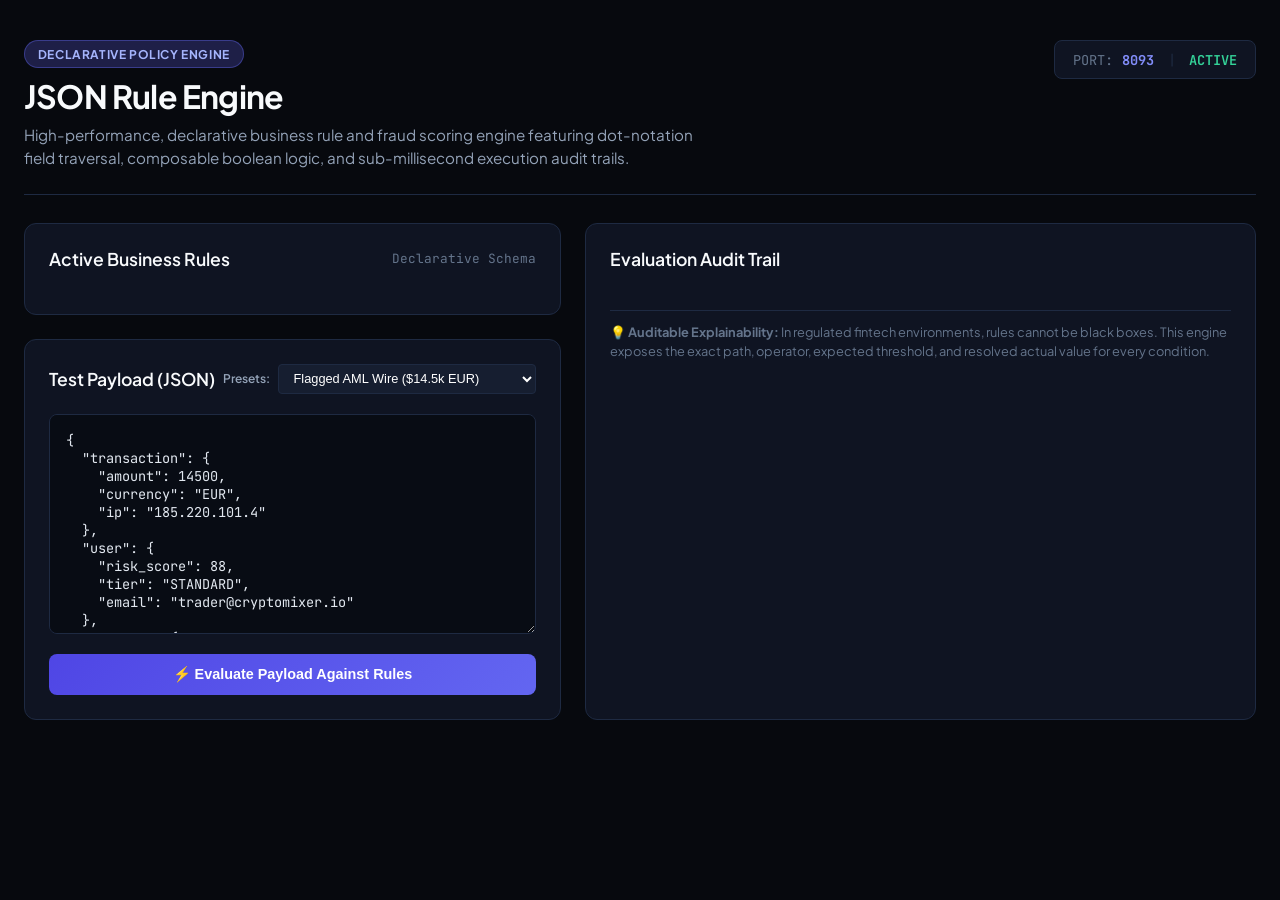
==== static/index.html @ 7249ba5b "feat: scale up senior architecture, zero-dep embedded servers, modular UI components, and demo walkt" ====
<!DOCTYPE html>
<html lang="en">
<head>
  <meta charset="UTF-8">
  <meta name="viewport" content="width=device-width, initial-scale=1.0">
  <title>Ige JSON Rule Engine — Policy & Compliance Evaluation</title>
  <link rel="preconnect" href="https://fonts.googleapis.com">
  <link rel="preconnect" href="https://fonts.gstatic.com" crossorigin>
  <link href="https://fonts.googleapis.com/css2?family=JetBrains+Mono:wght@400;500;700&family=Plus+Jakarta+Sans:wght@400;500;600;700;800&display=swap" rel="stylesheet">
  <link rel="stylesheet" href="css/styles.css">
</head>
<body>
  <div class="dashboard-container">
    <!-- Header -->
    <header class="dashboard-header">
      <div class="header-brand">
        <div class="badge-tag">
          Declarative Policy Engine
        </div>
        <h1 class="dashboard-title">JSON Rule Engine</h1>
        <p class="dashboard-sub">
          High-performance, declarative business rule and fraud scoring engine featuring dot-notation field traversal, composable boolean logic, and sub-millisecond execution audit trails.
        </p>
      </div>

      <div class="header-status-pill">
        <span style="color: var(--text-dim);">PORT:</span>
        <span style="color: #818cf8; font-weight: 700;">8093</span>
        <span style="margin: 0 0.25rem; color: var(--border-subtle);">|</span>
        <span style="color: #34d399; font-weight: 600;">ACTIVE</span>
      </div>
    </header>

    <!-- Main Workbench Layout -->
    <main class="workbench-grid">
      <!-- Left Column: Rule Catalog & Payload Editor -->
      <div style="display: flex; flex-direction: column; gap: 1.5rem;">
        <section class="panel-card">
          <div class="panel-header">
            <h3>Active Business Rules</h3>
            <span style="font-size: 0.8rem; font-family: var(--font-mono); color: var(--text-dim);">Declarative Schema</span>
          </div>
          <div id="ruleCatalogList" class="rule-list">
            <!-- Populated by RuleCatalog.js -->
          </div>
        </section>

        <section class="panel-card">
          <div class="panel-header">
            <h3>Test Payload (JSON)</h3>
            <div class="preset-selector-row">
              <label style="font-size: 0.75rem; color: var(--text-muted); font-weight: 600;">Presets:</label>
              <select id="presetSelect" style="background: var(--bg-surface-elevated); border: 1px solid var(--border-subtle); color: #fff; padding: 0.35rem 0.65rem; border-radius: 4px; font-size: 0.8rem; outline: none;">
                <option value="fraud">Flagged AML Wire ($14.5k EUR)</option>
                <option value="vip">Approved VIP Settlement ($75k USD)</option>
                <option value="disposable">Disposable Domain Check</option>
              </select>
            </div>
          </div>
          <textarea id="payloadInput" class="json-editor" spellcheck="false"></textarea>
          <button id="btnEvaluate" class="btn btn-primary">
            ⚡ Evaluate Payload Against Rules
          </button>
        </section>
      </div>

      <!-- Right Column: Evaluation Audit Results -->
      <section class="panel-card">
        <div class="panel-header">
          <h3>Evaluation Audit Trail</h3>
          <div id="evalMetricsHeader" style="font-family: var(--font-mono); font-size: 0.85rem;">
            <!-- Populated dynamically -->
          </div>
        </div>

        <div id="evalResultsStream" class="eval-results-container">
          <!-- Populated by EvaluationResultView.js -->
        </div>

        <div style="font-size: 0.8rem; color: var(--text-dim); line-height: 1.5; border-top: 1px solid var(--border-subtle); padding-top: 0.75rem;">
          💡 <strong>Auditable Explainability:</strong> In regulated fintech environments, rules cannot be black boxes. This engine exposes the exact path, operator, expected threshold, and resolved actual value for every condition.
        </div>
      </section>
    </main>
  </div>

  <script type="module" src="js/app.js"></script>
</body>
</html>
---- static/css/styles.css ----
:root {
  --bg-primary: #07090e;
  --bg-surface: #0f1422;
  --bg-surface-elevated: #161e30;
  --border-subtle: #1e2a42;
  --border-focus: #818cf8;
  --accent: #6366f1;
  --accent-glow: rgba(99, 102, 241, 0.25);
  --success: #10b981;
  --danger: #ef4444;
  --text-main: #f8fafc;
  --text-muted: #94a3b8;
  --text-dim: #64748b;
  --font-sans: 'Plus Jakarta Sans', -apple-system, sans-serif;
  --font-mono: 'JetBrains Mono', monospace;
}

* { box-sizing: border-box; margin: 0; padding: 0; }
body {
  font-family: var(--font-sans);
  background: var(--bg-primary);
  color: var(--text-main);
  min-height: 100vh;
  padding: 2.5rem 1.5rem;
  display: flex;
  justify-content: center;
}

.dashboard-container {
  max-width: 1240px;
  width: 100%;
  display: flex;
  flex-direction: column;
  gap: 1.75rem;
}

.dashboard-header {
  display: flex;
  justify-content: space-between;
  align-items: flex-start;
  padding-bottom: 1.5rem;
  border-bottom: 1px solid var(--border-subtle);
}

.header-brand {
  display: flex;
  flex-direction: column;
  gap: 0.5rem;
}

.badge-tag {
  display: inline-flex;
  align-items: center;
  gap: 0.5rem;
  background: var(--accent-glow);
  border: 1px solid rgba(99, 102, 241, 0.4);
  color: #a5b4fc;
  padding: 0.35rem 0.8rem;
  border-radius: 9999px;
  font-size: 0.75rem;
  font-weight: 700;
  text-transform: uppercase;
  letter-spacing: 0.05em;
  width: fit-content;
}

h1.dashboard-title {
  font-size: 2rem;
  font-weight: 700;
  letter-spacing: -0.025em;
}

p.dashboard-sub {
  color: var(--text-muted);
  font-size: 0.95rem;
  line-height: 1.5;
  max-width: 700px;
}

.header-status-pill {
  display: flex;
  align-items: center;
  gap: 0.6rem;
  background: var(--bg-surface);
  border: 1px solid var(--border-subtle);
  padding: 0.6rem 1.1rem;
  border-radius: 8px;
  font-family: var(--font-mono);
  font-size: 0.85rem;
}

/* Main Grid Layout */
.workbench-grid {
  display: grid;
  grid-template-columns: 1fr 1.25fr;
  gap: 1.5rem;
}

@media(max-width: 1000px) {
  .workbench-grid { grid-template-columns: 1fr; }
}

.panel-card {
  background: var(--bg-surface);
  border: 1px solid var(--border-subtle);
  border-radius: 12px;
  padding: 1.5rem;
  display: flex;
  flex-direction: column;
  gap: 1.25rem;
}

.panel-header {
  display: flex;
  justify-content: space-between;
  align-items: center;
}

.panel-header h3 { font-size: 1.1rem; font-weight: 600; }

/* Rule Catalog Cards */
.rule-list {
  display: flex;
  flex-direction: column;
  gap: 1rem;
  max-height: 380px;
  overflow-y: auto;
  padding-right: 0.5rem;
}

.rule-card {
  background: var(--bg-surface-elevated);
  border: 1px solid var(--border-subtle);
  border-radius: 8px;
  padding: 1rem;
  display: flex;
  flex-direction: column;
  gap: 0.6rem;
  transition: border-color 0.2s;
}

.rule-card:hover { border-color: rgba(99, 102, 241, 0.4); }

.rule-card-header {
  display: flex;
  justify-content: space-between;
  align-items: center;
}

.rule-id {
  font-family: var(--font-mono);
  font-weight: 700;
  font-size: 0.85rem;
  color: #a5b4fc;
}

.rule-action-badge {
  font-size: 0.7rem;
  font-family: var(--font-mono);
  background: rgba(99, 102, 241, 0.2);
  color: #c7d2fe;
  padding: 0.2rem 0.5rem;
  border-radius: 4px;
  font-weight: 600;
}

.rule-desc {
  font-size: 0.85rem;
  color: var(--text-muted);
  line-height: 1.4;
}

.conditions-tag-group {
  display: flex;
  flex-wrap: wrap;
  gap: 0.4rem;
}

.cond-tag {
  font-size: 0.7rem;
  font-family: var(--font-mono);
  background: #090e18;
  border: 1px solid var(--border-subtle);
  padding: 0.2rem 0.45rem;
  border-radius: 4px;
  color: var(--text-dim);
}

/* JSON Payload Editor */
.json-editor {
  background: #080c14;
  border: 1px solid var(--border-subtle);
  border-radius: 8px;
  padding: 1rem;
  font-family: var(--font-mono);
  font-size: 0.85rem;
  color: #e2e8f0;
  width: 100%;
  height: 220px;
  outline: none;
  resize: vertical;
}

.json-editor:focus { border-color: var(--border-focus); }

.preset-selector-row {
  display: flex;
  gap: 0.5rem;
  align-items: center;
}

.btn {
  padding: 0.75rem 1.25rem;
  font-weight: 700;
  font-size: 0.9rem;
  border-radius: 8px;
  border: none;
  cursor: pointer;
  transition: all 0.2s ease;
  display: inline-flex;
  align-items: center;
  justify-content: center;
  gap: 0.5rem;
}

.btn-primary {
  background: linear-gradient(135deg, #4f46e5, #6366f1);
  color: #fff;
  flex: 1;
}

.btn-primary:hover { filter: brightness(1.15); transform: translateY(-1px); }

/* Evaluation Results Tree */
.eval-results-container {
  display: flex;
  flex-direction: column;
  gap: 1rem;
  max-height: 480px;
  overflow-y: auto;
}

.eval-card {
  background: var(--bg-surface-elevated);
  border: 1px solid var(--border-subtle);
  border-radius: 8px;
  padding: 1rem;
  display: flex;
  flex-direction: column;
  gap: 0.6rem;
}

.eval-card.matched {
  border-left: 4px solid var(--success);
  background: rgba(16, 185, 129, 0.04);
}

.eval-card.unmatched {
  border-left: 4px solid #475569;
}

.eval-card-top {
  display: flex;
  justify-content: space-between;
  align-items: center;
}

.eval-status-pill {
  font-size: 0.7rem;
  font-weight: 700;
  padding: 0.2rem 0.5rem;
  border-radius: 4px;
  text-transform: uppercase;
}

.eval-status-pill.pass {
  background: rgba(16, 185, 129, 0.2);
  color: #34d399;
}

.eval-status-pill.fail {
  background: rgba(100, 116, 139, 0.2);
  color: var(--text-dim);
}

.condition-check-list {
  display: flex;
  flex-direction: column;
  gap: 0.35rem;
  background: #080c14;
  border-radius: 6px;
  padding: 0.75rem;
  font-family: var(--font-mono);
  font-size: 0.75rem;
}

.check-item {
  display: flex;
  align-items: center;
  gap: 0.5rem;
}

.check-item.passed { color: #34d399; }
.check-item.failed { color: #f87171; }
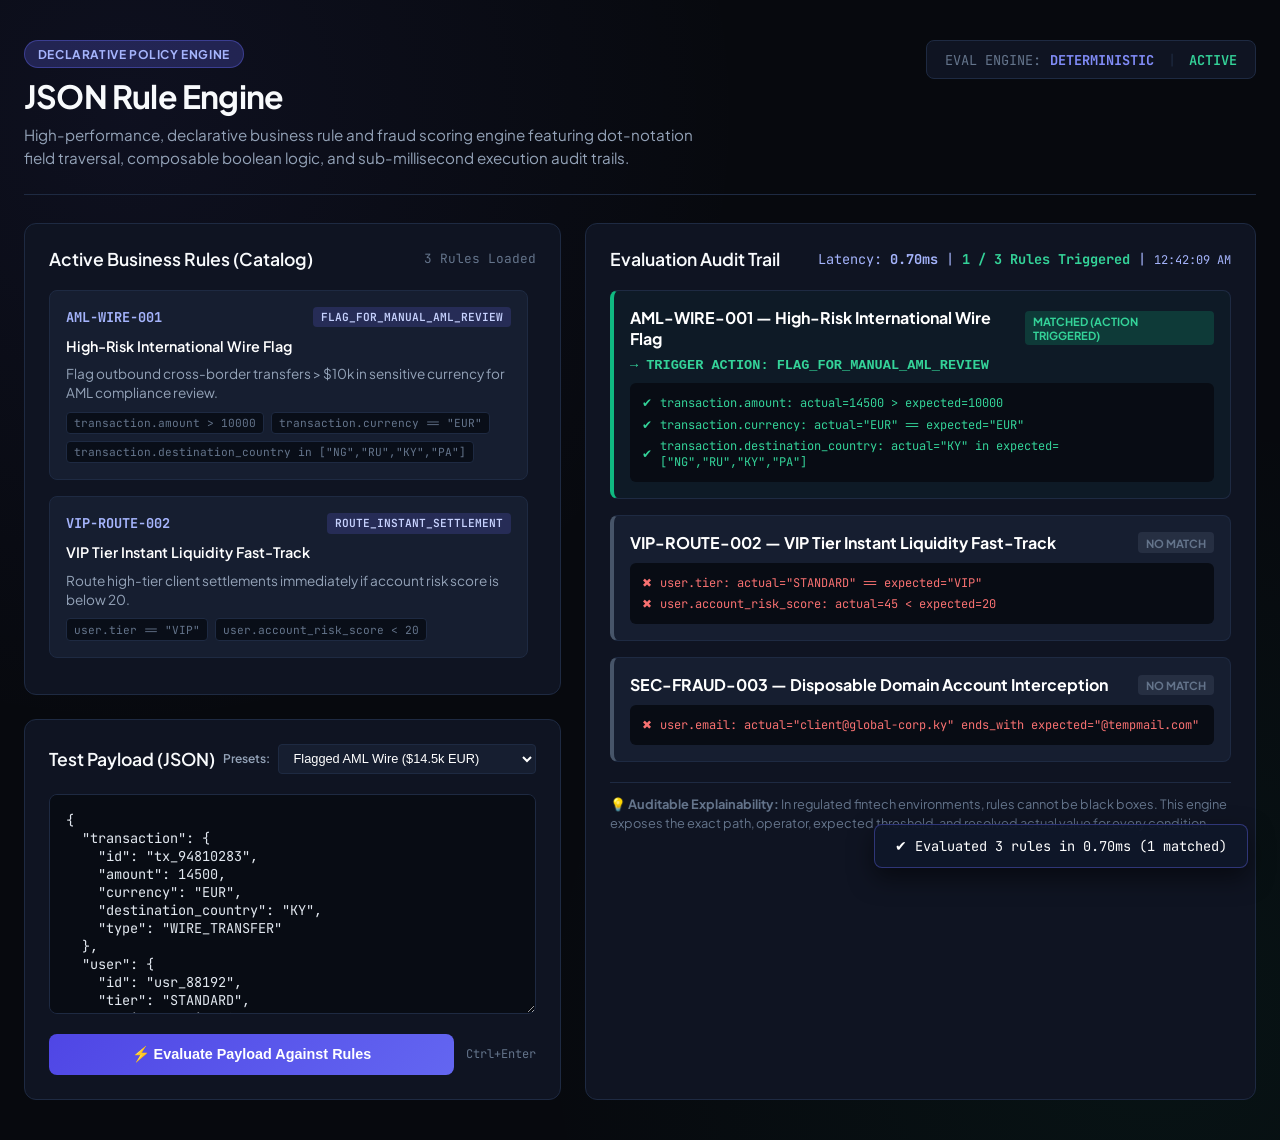
==== commit fa0afb66: "feat: add keyboard shortcut, evaluation toast notifications, and static index view" ====
--- a/static/index.html
+++ b/static/index.html
@@ -8,6 +8,319 @@
   <link rel="preconnect" href="https://fonts.gstatic.com" crossorigin>
   <link href="https://fonts.googleapis.com/css2?family=JetBrains+Mono:wght@400;500;700&family=Plus+Jakarta+Sans:wght@400;500;600;700;800&display=swap" rel="stylesheet">
   <link rel="stylesheet" href="css/styles.css">
+  <style>
+    :root {
+      --bg-primary: #07090e;
+      --bg-surface: #0f1422;
+      --bg-surface-elevated: #161e30;
+      --border-subtle: #1e2a42;
+      --border-focus: #818cf8;
+      --accent: #6366f1;
+      --accent-glow: rgba(99, 102, 241, 0.25);
+      --success: #10b981;
+      --danger: #ef4444;
+      --text-main: #f8fafc;
+      --text-muted: #94a3b8;
+      --text-dim: #64748b;
+      --font-sans: 'Plus Jakarta Sans', -apple-system, sans-serif;
+      --font-mono: 'JetBrains Mono', monospace;
+    }
+
+    * { box-sizing: border-box; margin: 0; padding: 0; }
+    body {
+      font-family: var(--font-sans);
+      background: var(--bg-primary);
+      color: var(--text-main);
+      min-height: 100vh;
+      padding: 2.5rem 1.5rem;
+      display: flex;
+      justify-content: center;
+      background-image: 
+        radial-gradient(circle at 10% 10%, rgba(99, 102, 241, 0.08) 0%, transparent 40%),
+        radial-gradient(circle at 90% 90%, rgba(16, 185, 129, 0.06) 0%, transparent 40%);
+    }
+
+    .dashboard-container {
+      max-width: 1240px;
+      width: 100%;
+      display: flex;
+      flex-direction: column;
+      gap: 1.75rem;
+    }
+
+    .dashboard-header {
+      display: flex;
+      justify-content: space-between;
+      align-items: flex-start;
+      padding-bottom: 1.5rem;
+      border-bottom: 1px solid var(--border-subtle);
+      flex-wrap: wrap;
+      gap: 1rem;
+    }
+
+    .header-brand {
+      display: flex;
+      flex-direction: column;
+      gap: 0.5rem;
+    }
+
+    .badge-tag {
+      display: inline-flex;
+      align-items: center;
+      gap: 0.5rem;
+      background: var(--accent-glow);
+      border: 1px solid rgba(99, 102, 241, 0.4);
+      color: #a5b4fc;
+      padding: 0.35rem 0.8rem;
+      border-radius: 9999px;
+      font-size: 0.75rem;
+      font-weight: 700;
+      text-transform: uppercase;
+      letter-spacing: 0.05em;
+      width: fit-content;
+    }
+
+    h1.dashboard-title {
+      font-size: 2rem;
+      font-weight: 700;
+      letter-spacing: -0.025em;
+    }
+
+    p.dashboard-sub {
+      color: var(--text-muted);
+      font-size: 0.95rem;
+      line-height: 1.5;
+      max-width: 700px;
+    }
+
+    .header-status-pill {
+      display: flex;
+      align-items: center;
+      gap: 0.6rem;
+      background: var(--bg-surface);
+      border: 1px solid var(--border-subtle);
+      padding: 0.6rem 1.1rem;
+      border-radius: 8px;
+      font-family: var(--font-mono);
+      font-size: 0.85rem;
+    }
+
+    /* Main Grid Layout */
+    .workbench-grid {
+      display: grid;
+      grid-template-columns: 1fr 1.25fr;
+      gap: 1.5rem;
+    }
+
+    @media(max-width: 1000px) {
+      .workbench-grid { grid-template-columns: 1fr; }
+    }
+
+    .panel-card {
+      background: var(--bg-surface);
+      border: 1px solid var(--border-subtle);
+      border-radius: 12px;
+      padding: 1.5rem;
+      display: flex;
+      flex-direction: column;
+      gap: 1.25rem;
+    }
+
+    .panel-header {
+      display: flex;
+      justify-content: space-between;
+      align-items: center;
+      flex-wrap: wrap;
+      gap: 0.5rem;
+    }
+
+    .panel-header h3 { font-size: 1.1rem; font-weight: 600; }
+
+    /* Rule Catalog Cards */
+    .rule-list {
+      display: flex;
+      flex-direction: column;
+      gap: 1rem;
+      max-height: 380px;
+      overflow-y: auto;
+      padding-right: 0.5rem;
+    }
+
+    .rule-card {
+      background: var(--bg-surface-elevated);
+      border: 1px solid var(--border-subtle);
+      border-radius: 8px;
+      padding: 1rem;
+      display: flex;
+      flex-direction: column;
+      gap: 0.6rem;
+      transition: border-color 0.2s;
+    }
+
+    .rule-card:hover { border-color: rgba(99, 102, 241, 0.4); }
+
+    .rule-card-header {
+      display: flex;
+      justify-content: space-between;
+      align-items: center;
+    }
+
+    .rule-id {
+      font-family: var(--font-mono);
+      font-weight: 700;
+      font-size: 0.85rem;
+      color: #a5b4fc;
+    }
+
+    .rule-action-badge {
+      font-size: 0.7rem;
+      font-family: var(--font-mono);
+      background: rgba(99, 102, 241, 0.2);
+      color: #c7d2fe;
+      padding: 0.2rem 0.5rem;
+      border-radius: 4px;
+      font-weight: 600;
+    }
+
+    .rule-desc {
+      font-size: 0.85rem;
+      color: var(--text-muted);
+      line-height: 1.4;
+    }
+
+    .conditions-tag-group {
+      display: flex;
+      flex-wrap: wrap;
+      gap: 0.4rem;
+    }
+
+    .cond-tag {
+      font-size: 0.7rem;
+      font-family: var(--font-mono);
+      background: #090e18;
+      border: 1px solid var(--border-subtle);
+      padding: 0.2rem 0.45rem;
+      border-radius: 4px;
+      color: var(--text-dim);
+    }
+
+    /* JSON Payload Editor */
+    .json-editor {
+      background: #080c14;
+      border: 1px solid var(--border-subtle);
+      border-radius: 8px;
+      padding: 1rem;
+      font-family: var(--font-mono);
+      font-size: 0.85rem;
+      color: #e2e8f0;
+      width: 100%;
+      height: 220px;
+      outline: none;
+      resize: vertical;
+    }
+
+    .json-editor:focus { border-color: var(--border-focus); }
+
+    .preset-selector-row {
+      display: flex;
+      gap: 0.5rem;
+      align-items: center;
+    }
+
+    .btn {
+      padding: 0.75rem 1.25rem;
+      font-weight: 700;
+      font-size: 0.9rem;
+      border-radius: 8px;
+      border: none;
+      cursor: pointer;
+      transition: all 0.2s ease;
+      display: inline-flex;
+      align-items: center;
+      justify-content: center;
+      gap: 0.5rem;
+    }
+
+    .btn-primary {
+      background: linear-gradient(135deg, #4f46e5, #6366f1);
+      color: #fff;
+      flex: 1;
+    }
+
+    .btn-primary:hover { filter: brightness(1.15); transform: translateY(-1px); }
+
+    /* Evaluation Results Tree */
+    .eval-results-container {
+      display: flex;
+      flex-direction: column;
+      gap: 1rem;
+      max-height: 480px;
+      overflow-y: auto;
+    }
+
+    .eval-card {
+      background: var(--bg-surface-elevated);
+      border: 1px solid var(--border-subtle);
+      border-radius: 8px;
+      padding: 1rem;
+      display: flex;
+      flex-direction: column;
+      gap: 0.6rem;
+    }
+
+    .eval-card.matched {
+      border-left: 4px solid var(--success);
+      background: rgba(16, 185, 129, 0.04);
+    }
+
+    .eval-card.unmatched {
+      border-left: 4px solid #475569;
+    }
+
+    .eval-card-top {
+      display: flex;
+      justify-content: space-between;
+      align-items: center;
+    }
+
+    .eval-status-pill {
+      font-size: 0.7rem;
+      font-weight: 700;
+      padding: 0.2rem 0.5rem;
+      border-radius: 4px;
+      text-transform: uppercase;
+    }
+
+    .eval-status-pill.pass {
+      background: rgba(16, 185, 129, 0.2);
+      color: #34d399;
+    }
+
+    .eval-status-pill.fail {
+      background: rgba(100, 116, 139, 0.2);
+      color: var(--text-dim);
+    }
+
+    .condition-check-list {
+      display: flex;
+      flex-direction: column;
+      gap: 0.35rem;
+      background: #080c14;
+      border-radius: 6px;
+      padding: 0.75rem;
+      font-family: var(--font-mono);
+      font-size: 0.75rem;
+    }
+
+    .check-item {
+      display: flex;
+      align-items: center;
+      gap: 0.5rem;
+    }
+
+    .check-item.passed { color: #34d399; }
+    .check-item.failed { color: #f87171; }
+  </style>
 </head>
 <body>
   <div class="dashboard-container">
@@ -24,8 +337,8 @@
       </div>
 
       <div class="header-status-pill">
-        <span style="color: var(--text-dim);">PORT:</span>
-        <span style="color: #818cf8; font-weight: 700;">8093</span>
+        <span style="color: var(--text-dim);">EVAL ENGINE:</span>
+        <span style="color: #818cf8; font-weight: 700;">DETERMINISTIC</span>
         <span style="margin: 0 0.25rem; color: var(--border-subtle);">|</span>
         <span style="color: #34d399; font-weight: 600;">ACTIVE</span>
       </div>
@@ -37,11 +350,11 @@
       <div style="display: flex; flex-direction: column; gap: 1.5rem;">
         <section class="panel-card">
           <div class="panel-header">
-            <h3>Active Business Rules</h3>
-            <span style="font-size: 0.8rem; font-family: var(--font-mono); color: var(--text-dim);">Declarative Schema</span>
+            <h3>Active Business Rules (Catalog)</h3>
+            <span style="font-size: 0.8rem; font-family: var(--font-mono); color: var(--text-dim);">3 Rules Loaded</span>
           </div>
           <div id="ruleCatalogList" class="rule-list">
-            <!-- Populated by RuleCatalog.js -->
+            <!-- Populated dynamically -->
           </div>
         </section>
 
@@ -57,10 +370,13 @@
               </select>
             </div>
           </div>
-          <textarea id="payloadInput" class="json-editor" spellcheck="false"></textarea>
-          <button id="btnEvaluate" class="btn btn-primary">
-            ⚡ Evaluate Payload Against Rules
-          </button>
+          <textarea id="payloadInput" class="json-editor" spellcheck="false" placeholder="Enter valid JSON payload (or press Ctrl+Enter to evaluate)..."></textarea>
+          <div style="display: flex; gap: 0.75rem; align-items: center;">
+            <button type="button" id="btnEvaluate" class="btn btn-primary" onclick="runEvaluation()">
+              ⚡ Evaluate Payload Against Rules
+            </button>
+            <span style="font-size: 0.75rem; color: var(--text-dim); font-family: var(--font-mono);">Ctrl+Enter</span>
+          </div>
         </section>
       </div>
 
@@ -68,13 +384,13 @@
       <section class="panel-card">
         <div class="panel-header">
           <h3>Evaluation Audit Trail</h3>
-          <div id="evalMetricsHeader" style="font-family: var(--font-mono); font-size: 0.85rem;">
-            <!-- Populated dynamically -->
+          <div id="evalMetricsHeader" style="font-family: var(--font-mono); font-size: 0.85rem; color: #a5b4fc;">
+            Ready to evaluate
           </div>
         </div>
 
         <div id="evalResultsStream" class="eval-results-container">
-          <!-- Populated by EvaluationResultView.js -->
+          <!-- Populated dynamically -->
         </div>
 
         <div style="font-size: 0.8rem; color: var(--text-dim); line-height: 1.5; border-top: 1px solid var(--border-subtle); padding-top: 0.75rem;">
@@ -84,6 +400,257 @@
     </main>
   </div>
 
-  <script type="module" src="js/app.js"></script>
+  <!-- Notification Toast -->
+  <div id="evalToast" class="eval-toast" style="position: fixed; bottom: 2rem; right: 2rem; background: rgba(15, 23, 42, 0.95); border: 1px solid rgba(99, 102, 241, 0.4); color: #fff; padding: 0.75rem 1.25rem; border-radius: 8px; font-family: var(--font-mono); font-size: 0.85rem; box-shadow: 0 10px 25px rgba(0,0,0,0.5); display: flex; align-items: center; gap: 0.6rem; opacity: 0; transform: translateY(10px); transition: all 0.25s ease; pointer-events: none; z-index: 1000;"></div>
+
+  <!-- Universal Interactive Engine -->
+  <script>
+    (function() {
+      const rules = [
+        {
+          id: "AML-WIRE-001",
+          name: "High-Risk International Wire Flag",
+          desc: "Flag outbound cross-border transfers > $10k in sensitive currency for AML compliance review.",
+          action: "FLAG_FOR_MANUAL_AML_REVIEW",
+          conditions: [
+            { path: "transaction.amount", op: ">", val: 10000 },
+            { path: "transaction.currency", op: "==", val: "EUR" },
+            { path: "transaction.destination_country", op: "in", val: ["NG", "RU", "KY", "PA"] }
+          ]
+        },
+        {
+          id: "VIP-ROUTE-002",
+          name: "VIP Tier Instant Liquidity Fast-Track",
+          desc: "Route high-tier client settlements immediately if account risk score is below 20.",
+          action: "ROUTE_INSTANT_SETTLEMENT",
+          conditions: [
+            { path: "user.tier", op: "==", val: "VIP" },
+            { path: "user.account_risk_score", op: "<", val: 20 }
+          ]
+        },
+        {
+          id: "SEC-FRAUD-003",
+          name: "Disposable Domain Account Interception",
+          desc: "Block automated signups utilizing disposable temporary email domains.",
+          action: "REJECT_ONBOARDING",
+          conditions: [
+            { path: "user.email", op: "ends_with", val: "@tempmail.com" }
+          ]
+        }
+      ];
+
+      const presets = {
+        fraud: {
+          transaction: {
+            id: "tx_94810283",
+            amount: 14500,
+            currency: "EUR",
+            destination_country: "KY",
+            type: "WIRE_TRANSFER"
+          },
+          user: {
+            id: "usr_88192",
+            tier: "STANDARD",
+            email: "client@global-corp.ky",
+            account_risk_score: 45
+          }
+        },
+        vip: {
+          transaction: {
+            id: "tx_33019283",
+            amount: 75000,
+            currency: "USD",
+            destination_country: "US",
+            type: "INSTANT_ACH"
+          },
+          user: {
+            id: "usr_10029",
+            tier: "VIP",
+            email: "treasury@hedgefund-alpha.com",
+            account_risk_score: 12
+          }
+        },
+        disposable: {
+          transaction: {
+            id: "tx_11029482",
+            amount: 250,
+            currency: "USD",
+            destination_country: "US",
+            type: "CARD_CHARGE"
+          },
+          user: {
+            id: "usr_99812",
+            tier: "STANDARD",
+            email: "bot_attack_99@tempmail.com",
+            account_risk_score: 85
+          }
+        }
+      };
+
+      // Elements
+      const ruleCatalogList = document.getElementById("ruleCatalogList");
+      const presetSelect = document.getElementById("presetSelect");
+      const payloadInput = document.getElementById("payloadInput");
+      const btnEvaluate = document.getElementById("btnEvaluate");
+      const evalMetricsHeader = document.getElementById("evalMetricsHeader");
+      const evalResultsStream = document.getElementById("evalResultsStream");
+
+      function renderRuleCatalog() {
+        ruleCatalogList.innerHTML = "";
+        rules.forEach(r => {
+          const card = document.createElement("div");
+          card.className = "rule-card";
+          card.innerHTML = `
+            <div class="rule-card-header">
+              <span class="rule-id">${r.id}</span>
+              <span class="rule-action-badge">${r.action}</span>
+            </div>
+            <div style="font-weight: 600; font-size: 0.9rem; color: #fff;">${r.name}</div>
+            <div class="rule-desc">${r.desc}</div>
+            <div class="conditions-tag-group">
+              ${r.conditions.map(c => `<span class="cond-tag">${c.path} ${c.op} ${JSON.stringify(c.val)}</span>`).join("")}
+            </div>
+          `;
+          ruleCatalogList.appendChild(card);
+        });
+      }
+
+      function resolvePath(obj, path) {
+        return path.split(".").reduce((acc, part) => acc && acc[part], obj);
+      }
+
+      function evaluateCondition(actual, op, expected) {
+        if (actual === undefined || actual === null) return false;
+        switch (op) {
+          case ">": return Number(actual) > Number(expected);
+          case "<": return Number(actual) < Number(expected);
+          case "==": return actual === expected;
+          case "!=": return actual !== expected;
+          case "in": return Array.isArray(expected) && expected.includes(actual);
+          case "ends_with": return typeof actual === "string" && actual.endsWith(expected);
+          default: return false;
+        }
+      }
+
+      function showToast(msg) {
+        const toast = document.getElementById("evalToast");
+        if (!toast) return;
+        toast.innerHTML = msg;
+        toast.style.opacity = "1";
+        toast.style.transform = "translateY(0)";
+        setTimeout(() => {
+          toast.style.opacity = "0";
+          toast.style.transform = "translateY(10px)";
+        }, 2200);
+      }
+
+      function runEvaluation() {
+        const btn = document.getElementById("btnEvaluate");
+        if (btn) {
+          btn.disabled = true;
+          btn.innerHTML = '<span>⚡ Evaluating Rules...</span>';
+        }
+
+        let payload;
+        try {
+          payload = JSON.parse(payloadInput.value);
+        } catch (e) {
+          evalResultsStream.innerHTML = `
+            <div class="eval-card unmatched" style="border-color: rgba(239, 68, 68, 0.5); background: rgba(239, 68, 68, 0.08);">
+              <div style="font-weight: 700; color: #ef4444; font-size: 0.95rem;">⚠ Invalid JSON Payload</div>
+              <div style="font-family: var(--font-mono); font-size: 0.8rem; color: #fca5a5; margin-top: 0.4rem; white-space: pre-wrap;">${e.message}</div>
+              <div style="font-size: 0.75rem; color: var(--text-dim); margin-top: 0.5rem;">Please check for missing commas, unquoted keys, or syntax errors.</div>
+            </div>
+          `;
+          evalMetricsHeader.innerHTML = `<span style="color: #ef4444; font-weight: 700;">Evaluation Aborted (Syntax Error)</span>`;
+          if (btn) {
+            btn.disabled = false;
+            btn.innerHTML = '⚡ Evaluate Payload Against Rules';
+          }
+          showToast(`❌ Invalid JSON Syntax`);
+          return;
+        }
+
+        const t0 = performance.now();
+        evalResultsStream.innerHTML = "";
+        let matchedCount = 0;
+
+        rules.forEach(rule => {
+          let allPassed = true;
+          const conditionResults = [];
+
+          rule.conditions.forEach(cond => {
+            const actual = resolvePath(payload, cond.path);
+            const passed = evaluateCondition(actual, cond.op, cond.val);
+            if (!passed) allPassed = false;
+            conditionResults.push({ cond, actual, passed });
+          });
+
+          if (allPassed) matchedCount++;
+
+          const card = document.createElement("div");
+          card.className = `eval-card ${allPassed ? "matched" : "unmatched"}`;
+          card.innerHTML = `
+            <div class="eval-card-top">
+              <div style="font-weight: 700; color: #fff;">
+                <span>${rule.id}</span> — <span>${rule.name}</span>
+              </div>
+              <span class="eval-status-pill ${allPassed ? "pass" : "fail"}">
+                ${allPassed ? "MATCHED (ACTION TRIGGERED)" : "NO MATCH"}
+              </span>
+            </div>
+            ${allPassed ? `<div style="font-size: 0.85rem; font-family: monospace; color: #34d399; font-weight: 700;">&rarr; TRIGGER ACTION: ${rule.action}</div>` : ""}
+            <div class="condition-check-list">
+              ${conditionResults.map(cr => `
+                <div class="check-item ${cr.passed ? "passed" : "failed"}">
+                  <span>${cr.passed ? "✔" : "✖"}</span>
+                  <span>${cr.cond.path}: actual=${JSON.stringify(cr.actual)} ${cr.cond.op} expected=${JSON.stringify(cr.cond.val)}</span>
+                </div>
+              `).join("")}
+            </div>
+          `;
+          evalResultsStream.appendChild(card);
+        });
+
+        const elapsed = (performance.now() - t0).toFixed(2);
+        evalMetricsHeader.innerHTML = `<span>Latency: <strong>${elapsed}ms</strong></span> | <span style="color: #34d399; font-weight: 700;">${matchedCount} / ${rules.length} Rules Triggered</span> | <span style="color: #a5b4fc; font-size: 0.75rem;">${new Date().toLocaleTimeString()}</span>`;
+
+        setTimeout(() => {
+          if (btn) {
+            btn.disabled = false;
+            btn.innerHTML = '⚡ Evaluate Payload Against Rules';
+          }
+        }, 120);
+
+        showToast(`✔ Evaluated 3 rules in ${elapsed}ms (${matchedCount} matched)`);
+      }
+
+      window.runEvaluation = runEvaluation;
+
+      presetSelect.onchange = (e) => {
+        const val = e.target.value;
+        if (presets[val]) {
+          payloadInput.value = JSON.stringify(presets[val], null, 2);
+          runEvaluation();
+        }
+      };
+
+      if (btnEvaluate) {
+        btnEvaluate.onclick = runEvaluation;
+      }
+
+      payloadInput.addEventListener("keydown", (e) => {
+        if ((e.ctrlKey || e.metaKey) && e.key === "Enter") {
+          e.preventDefault();
+          runEvaluation();
+        }
+      });
+
+      // Init
+      renderRuleCatalog();
+      payloadInput.value = JSON.stringify(presets.fraud, null, 2);
+      runEvaluation();
+    })();
+  </script>
 </body>
 </html>
